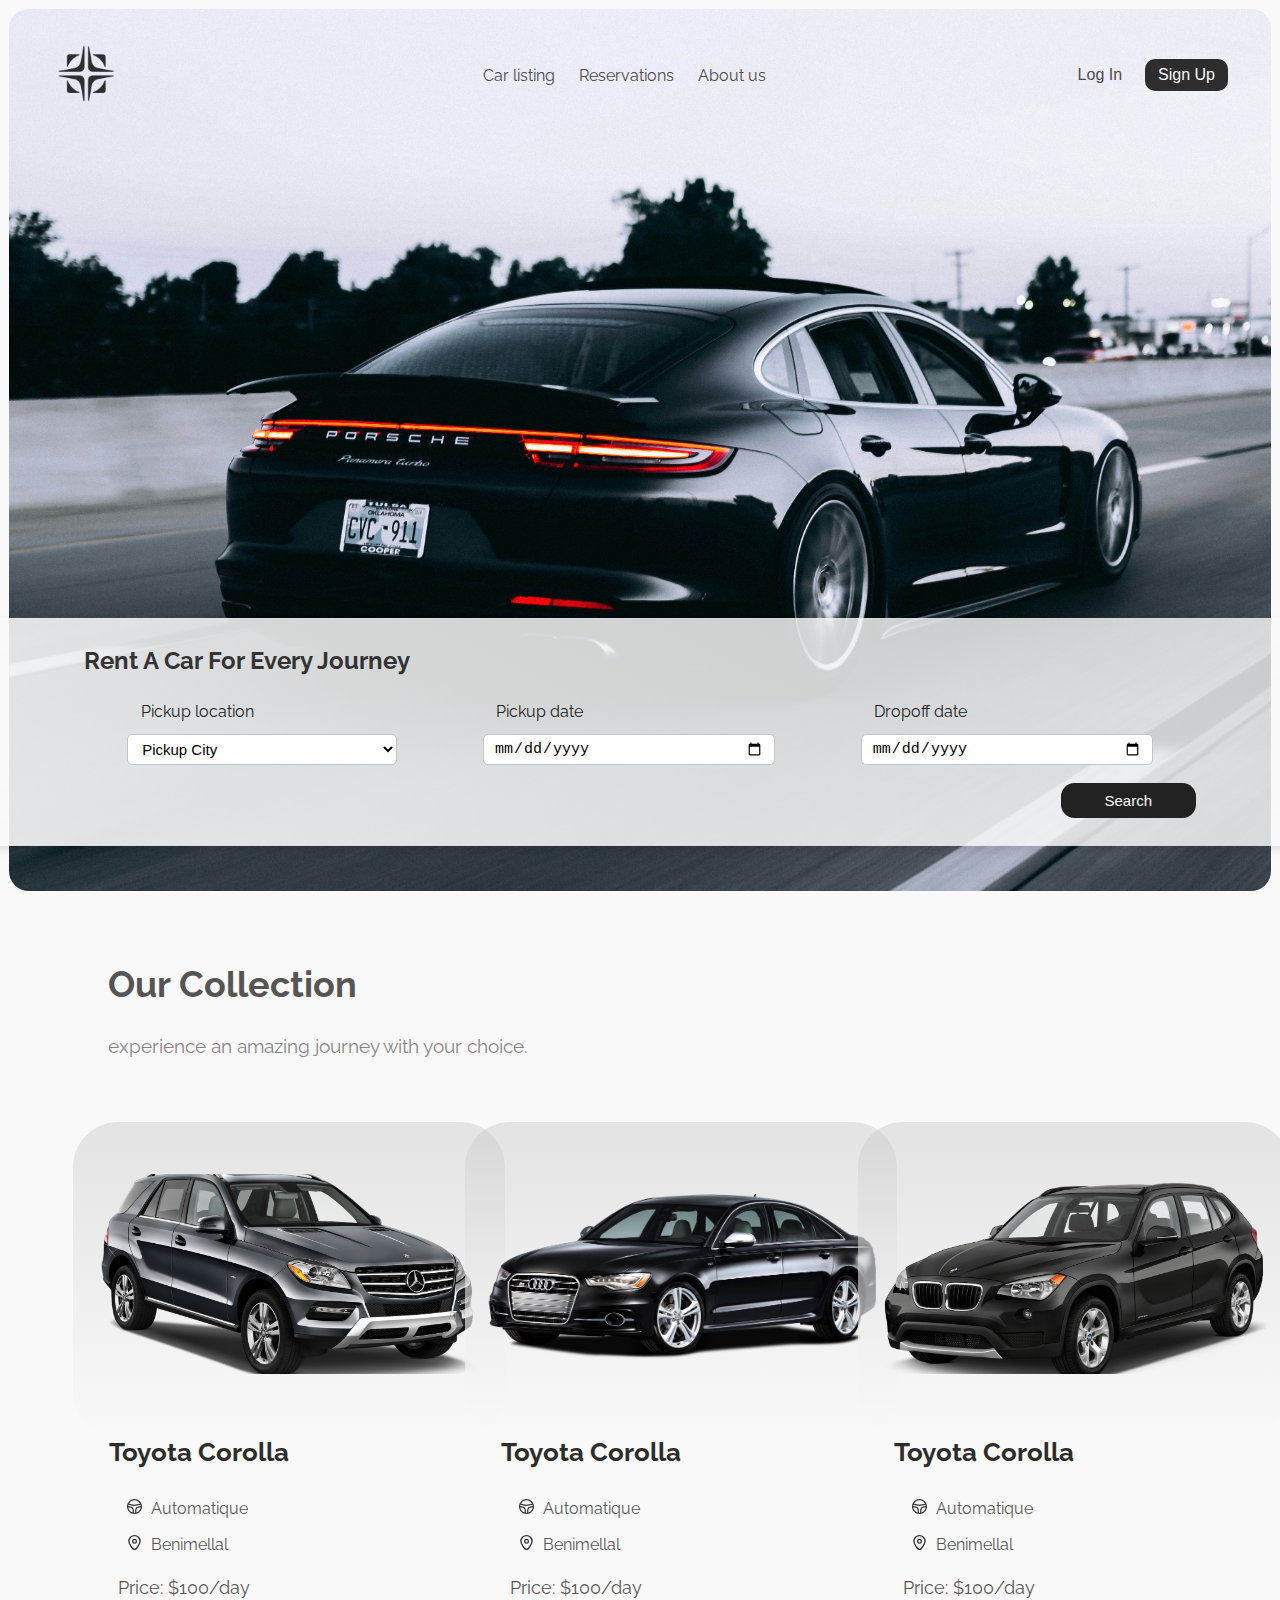
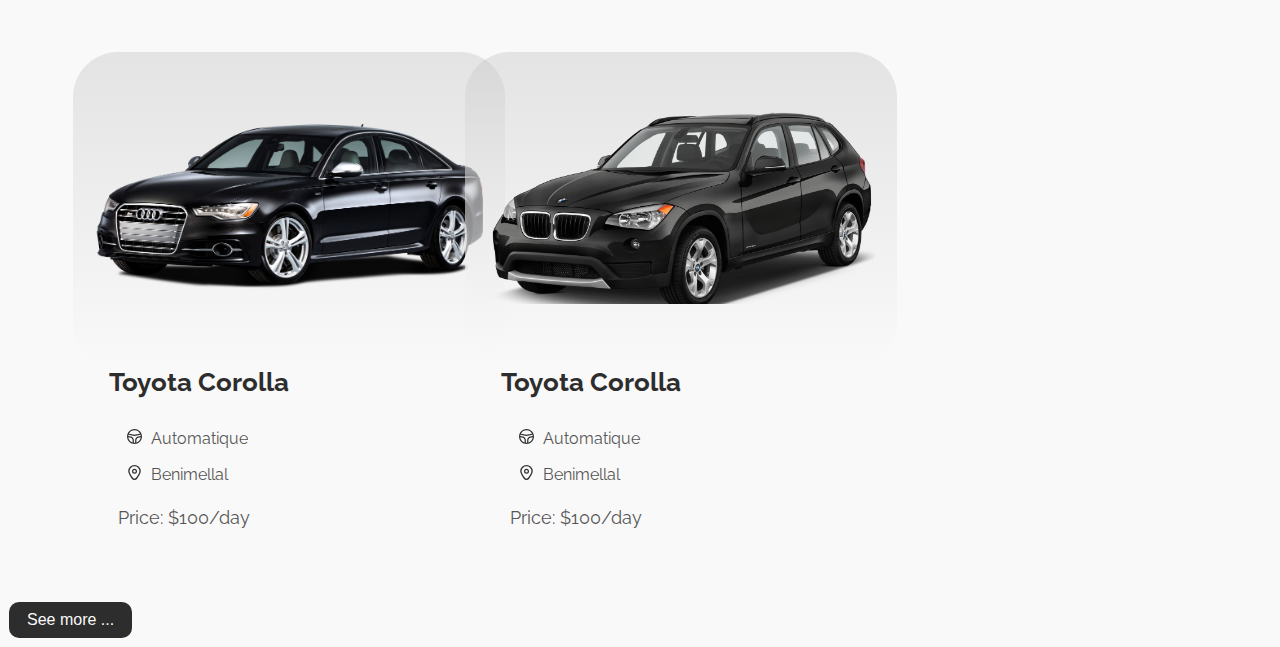
==== index.html @ ae4a071f "add" ====
<!DOCTYPE html>
<html lang="en">
<head>
    <meta charset="UTF-8">
    <meta name="viewport" content="width=device-width, initial-scale=1.0">
    <title>Document</title>
    <link rel="stylesheet" href="css/index.css">
</head>
<body>
    <section class="hero">
        <nav>
            <img src="assets/Picsart_24-02-22_14-56-36-631.png" alt="">
            <ul>
                <li class="elem">Car listing</li>
                <li class="elem">Reservations</li>
                <li class="elem">About us</li>
            </ul>
            <div>
                <button class="log">Log In</button>
                <button class="sign">Sign Up</button>
            </div>
        </nav>
        <div class="content">
            
            <form action="">
                <h1>Rent a car for every journey</h1>
                <div class="form">
                    <div class="input">
                        <p>Pickup location</p>
                        <select placeholder="Enter your location">
                            <option value="default">Pickup City</option>
                        </select>
                    </div>
                    <div class="input">
                        <p>Pickup date</p>
                        <input type="date" placeholder="Enter your location">
                    </div>
                    <div class="input">
                        <p>Dropoff date</p>
                        <input type="date" placeholder="Enter your location">
                    </div>
                </div>
                <input class="Search_btn" type="submit" value="Search">
            </form>
        </div>
    </section>
    <section class="car_listing">
        <div class="text">
            <h2>Our Collection</h1>
            <p>Experience an amazing journey with your choice.</p>
        </div>
        <div class="cars">
            <div class="car">
                <div class="pic">
                    <img src="assets/6-2-car-png-file.png" alt="">
                </div>
                <h2>Toyota Corolla</h2>
                <div class="info">
                    <p><svg xmlns="http://www.w3.org/2000/svg" id="Layer_1" data-name="Layer 1" viewBox="0 0 24 24" width="15" height="15"><path d="M12,0A12,12,0,0,0,0,12v0c.59,15.905,23.416,15.89,24,0v0A12,12,0,0,0,12,0Zm0,2a10.01,10.01,0,0,1,8.878,5.4l-7.049,1.41a9.64,9.64,0,0,1-3.8,0L3.108,7.428A10.01,10.01,0,0,1,12,2ZM9,21.54a10.027,10.027,0,0,1-6.935-8.4l3.9.78a2.994,2.994,0,0,1,2.05,1.515l.624,1.153A3,3,0,0,1,9,18.014Zm6,0V18.014a3,3,0,0,1,.362-1.428l.624-1.154a3,3,0,0,1,2.05-1.514l3.9-.78A10.027,10.027,0,0,1,15,21.54Zm2.644-9.583a4.987,4.987,0,0,0-3.416,2.522L13.6,15.633a5.009,5.009,0,0,0-.6,2.381V21.95a10.126,10.126,0,0,1-2,0V18.014a5.009,5.009,0,0,0-.6-2.381L9.772,14.48a4.985,4.985,0,0,0-3.416-2.523l-4.314-.863a9.82,9.82,0,0,1,.324-1.775l7.272,1.454a11.629,11.629,0,0,0,4.583,0l7.406-1.481a9.845,9.845,0,0,1,.331,1.8Z"/></svg>
                        Automatique</p>
                    <p>
                        <svg xmlns="http://www.w3.org/2000/svg" id="Outline" viewBox="0 0 24 24" width="15" height="15"><path d="M12,6a4,4,0,1,0,4,4A4,4,0,0,0,12,6Zm0,6a2,2,0,1,1,2-2A2,2,0,0,1,12,12Z"/><path d="M12,24a5.271,5.271,0,0,1-4.311-2.2c-3.811-5.257-5.744-9.209-5.744-11.747a10.055,10.055,0,0,1,20.11,0c0,2.538-1.933,6.49-5.744,11.747A5.271,5.271,0,0,1,12,24ZM12,2.181a7.883,7.883,0,0,0-7.874,7.874c0,2.01,1.893,5.727,5.329,10.466a3.145,3.145,0,0,0,5.09,0c3.436-4.739,5.329-8.456,5.329-10.466A7.883,7.883,0,0,0,12,2.181Z"/></svg>
                        Benimellal
                    </p>
                </div>
                <p class="price">Price: $100/day</p>
            </div>
            <div class="car">
                <div class="pic">
                    <img src="assets/11-2-car-picture.png" alt="">
                </div>
                <h2>Toyota Corolla</h2>
                <div class="info">
                    
                    <p><svg xmlns="http://www.w3.org/2000/svg" id="Layer_1" data-name="Layer 1" viewBox="0 0 24 24" width="15" height="15"><path d="M12,0A12,12,0,0,0,0,12v0c.59,15.905,23.416,15.89,24,0v0A12,12,0,0,0,12,0Zm0,2a10.01,10.01,0,0,1,8.878,5.4l-7.049,1.41a9.64,9.64,0,0,1-3.8,0L3.108,7.428A10.01,10.01,0,0,1,12,2ZM9,21.54a10.027,10.027,0,0,1-6.935-8.4l3.9.78a2.994,2.994,0,0,1,2.05,1.515l.624,1.153A3,3,0,0,1,9,18.014Zm6,0V18.014a3,3,0,0,1,.362-1.428l.624-1.154a3,3,0,0,1,2.05-1.514l3.9-.78A10.027,10.027,0,0,1,15,21.54Zm2.644-9.583a4.987,4.987,0,0,0-3.416,2.522L13.6,15.633a5.009,5.009,0,0,0-.6,2.381V21.95a10.126,10.126,0,0,1-2,0V18.014a5.009,5.009,0,0,0-.6-2.381L9.772,14.48a4.985,4.985,0,0,0-3.416-2.523l-4.314-.863a9.82,9.82,0,0,1,.324-1.775l7.272,1.454a11.629,11.629,0,0,0,4.583,0l7.406-1.481a9.845,9.845,0,0,1,.331,1.8Z"/></svg>
                        Automatique</p>
                    <p>
                        <svg xmlns="http://www.w3.org/2000/svg" id="Outline" viewBox="0 0 24 24" width="15" height="15"><path d="M12,6a4,4,0,1,0,4,4A4,4,0,0,0,12,6Zm0,6a2,2,0,1,1,2-2A2,2,0,0,1,12,12Z"/><path d="M12,24a5.271,5.271,0,0,1-4.311-2.2c-3.811-5.257-5.744-9.209-5.744-11.747a10.055,10.055,0,0,1,20.11,0c0,2.538-1.933,6.49-5.744,11.747A5.271,5.271,0,0,1,12,24ZM12,2.181a7.883,7.883,0,0,0-7.874,7.874c0,2.01,1.893,5.727,5.329,10.466a3.145,3.145,0,0,0,5.09,0c3.436-4.739,5.329-8.456,5.329-10.466A7.883,7.883,0,0,0,12,2.181Z"/></svg>
                        Benimellal
                    </p>
                </div>
                <p class="price">Price: $100/day</p>
            </div>
            <div class="car">
                <div class="pic">
                    <img src="assets/4-bmw-png-image-download.png" alt="">
                </div>
                <h2>Toyota Corolla</h2>
                <div class="info">
                    <p><svg xmlns="http://www.w3.org/2000/svg" id="Layer_1" data-name="Layer 1" viewBox="0 0 24 24" width="15" height="15"><path d="M12,0A12,12,0,0,0,0,12v0c.59,15.905,23.416,15.89,24,0v0A12,12,0,0,0,12,0Zm0,2a10.01,10.01,0,0,1,8.878,5.4l-7.049,1.41a9.64,9.64,0,0,1-3.8,0L3.108,7.428A10.01,10.01,0,0,1,12,2ZM9,21.54a10.027,10.027,0,0,1-6.935-8.4l3.9.78a2.994,2.994,0,0,1,2.05,1.515l.624,1.153A3,3,0,0,1,9,18.014Zm6,0V18.014a3,3,0,0,1,.362-1.428l.624-1.154a3,3,0,0,1,2.05-1.514l3.9-.78A10.027,10.027,0,0,1,15,21.54Zm2.644-9.583a4.987,4.987,0,0,0-3.416,2.522L13.6,15.633a5.009,5.009,0,0,0-.6,2.381V21.95a10.126,10.126,0,0,1-2,0V18.014a5.009,5.009,0,0,0-.6-2.381L9.772,14.48a4.985,4.985,0,0,0-3.416-2.523l-4.314-.863a9.82,9.82,0,0,1,.324-1.775l7.272,1.454a11.629,11.629,0,0,0,4.583,0l7.406-1.481a9.845,9.845,0,0,1,.331,1.8Z"/></svg>
                        Automatique</p>
                    <p>
                        <svg xmlns="http://www.w3.org/2000/svg" id="Outline" viewBox="0 0 24 24" width="15" height="15"><path d="M12,6a4,4,0,1,0,4,4A4,4,0,0,0,12,6Zm0,6a2,2,0,1,1,2-2A2,2,0,0,1,12,12Z"/><path d="M12,24a5.271,5.271,0,0,1-4.311-2.2c-3.811-5.257-5.744-9.209-5.744-11.747a10.055,10.055,0,0,1,20.11,0c0,2.538-1.933,6.49-5.744,11.747A5.271,5.271,0,0,1,12,24ZM12,2.181a7.883,7.883,0,0,0-7.874,7.874c0,2.01,1.893,5.727,5.329,10.466a3.145,3.145,0,0,0,5.09,0c3.436-4.739,5.329-8.456,5.329-10.466A7.883,7.883,0,0,0,12,2.181Z"/></svg>
                        Benimellal
                    </p>
                </div>
                <p class="price">Price: $100/day</p>
            </div>
            <div class="car">
                <div class="pic">
                    <img src="assets/11-2-car-picture.png" alt="">
                </div>
                <h2>Toyota Corolla</h2>
                <div class="info">
                    <p><svg xmlns="http://www.w3.org/2000/svg" id="Layer_1" data-name="Layer 1" viewBox="0 0 24 24" width="15" height="15"><path d="M12,0A12,12,0,0,0,0,12v0c.59,15.905,23.416,15.89,24,0v0A12,12,0,0,0,12,0Zm0,2a10.01,10.01,0,0,1,8.878,5.4l-7.049,1.41a9.64,9.64,0,0,1-3.8,0L3.108,7.428A10.01,10.01,0,0,1,12,2ZM9,21.54a10.027,10.027,0,0,1-6.935-8.4l3.9.78a2.994,2.994,0,0,1,2.05,1.515l.624,1.153A3,3,0,0,1,9,18.014Zm6,0V18.014a3,3,0,0,1,.362-1.428l.624-1.154a3,3,0,0,1,2.05-1.514l3.9-.78A10.027,10.027,0,0,1,15,21.54Zm2.644-9.583a4.987,4.987,0,0,0-3.416,2.522L13.6,15.633a5.009,5.009,0,0,0-.6,2.381V21.95a10.126,10.126,0,0,1-2,0V18.014a5.009,5.009,0,0,0-.6-2.381L9.772,14.48a4.985,4.985,0,0,0-3.416-2.523l-4.314-.863a9.82,9.82,0,0,1,.324-1.775l7.272,1.454a11.629,11.629,0,0,0,4.583,0l7.406-1.481a9.845,9.845,0,0,1,.331,1.8Z"/></svg>
                        Automatique</p>
                    <p>
                        <svg xmlns="http://www.w3.org/2000/svg" id="Outline" viewBox="0 0 24 24" width="15" height="15"><path d="M12,6a4,4,0,1,0,4,4A4,4,0,0,0,12,6Zm0,6a2,2,0,1,1,2-2A2,2,0,0,1,12,12Z"/><path d="M12,24a5.271,5.271,0,0,1-4.311-2.2c-3.811-5.257-5.744-9.209-5.744-11.747a10.055,10.055,0,0,1,20.11,0c0,2.538-1.933,6.49-5.744,11.747A5.271,5.271,0,0,1,12,24ZM12,2.181a7.883,7.883,0,0,0-7.874,7.874c0,2.01,1.893,5.727,5.329,10.466a3.145,3.145,0,0,0,5.09,0c3.436-4.739,5.329-8.456,5.329-10.466A7.883,7.883,0,0,0,12,2.181Z"/></svg>
                        Benimellal
                    </p>
                </div>
                <p class="price">Price: $100/day</p>
            </div>
            <div class="car">
                <div class="pic">
                    <img src="assets/4-bmw-png-image-download.png" alt="">
                </div>
                <h2>Toyota Corolla</h2>
                <div class="info">
                    <p><svg xmlns="http://www.w3.org/2000/svg" id="Layer_1" data-name="Layer 1" viewBox="0 0 24 24" width="15" height="15"><path d="M12,0A12,12,0,0,0,0,12v0c.59,15.905,23.416,15.89,24,0v0A12,12,0,0,0,12,0Zm0,2a10.01,10.01,0,0,1,8.878,5.4l-7.049,1.41a9.64,9.64,0,0,1-3.8,0L3.108,7.428A10.01,10.01,0,0,1,12,2ZM9,21.54a10.027,10.027,0,0,1-6.935-8.4l3.9.78a2.994,2.994,0,0,1,2.05,1.515l.624,1.153A3,3,0,0,1,9,18.014Zm6,0V18.014a3,3,0,0,1,.362-1.428l.624-1.154a3,3,0,0,1,2.05-1.514l3.9-.78A10.027,10.027,0,0,1,15,21.54Zm2.644-9.583a4.987,4.987,0,0,0-3.416,2.522L13.6,15.633a5.009,5.009,0,0,0-.6,2.381V21.95a10.126,10.126,0,0,1-2,0V18.014a5.009,5.009,0,0,0-.6-2.381L9.772,14.48a4.985,4.985,0,0,0-3.416-2.523l-4.314-.863a9.82,9.82,0,0,1,.324-1.775l7.272,1.454a11.629,11.629,0,0,0,4.583,0l7.406-1.481a9.845,9.845,0,0,1,.331,1.8Z"/></svg>
                        Automatique</p>
                    <p>
                        <svg xmlns="http://www.w3.org/2000/svg" id="Outline" viewBox="0 0 24 24" width="15" height="15"><path d="M12,6a4,4,0,1,0,4,4A4,4,0,0,0,12,6Zm0,6a2,2,0,1,1,2-2A2,2,0,0,1,12,12Z"/><path d="M12,24a5.271,5.271,0,0,1-4.311-2.2c-3.811-5.257-5.744-9.209-5.744-11.747a10.055,10.055,0,0,1,20.11,0c0,2.538-1.933,6.49-5.744,11.747A5.271,5.271,0,0,1,12,24ZM12,2.181a7.883,7.883,0,0,0-7.874,7.874c0,2.01,1.893,5.727,5.329,10.466a3.145,3.145,0,0,0,5.09,0c3.436-4.739,5.329-8.456,5.329-10.466A7.883,7.883,0,0,0,12,2.181Z"/></svg>
                        Benimellal
                    </p>
                </div>
                <p class="price">Price: $100/day</p>
            </div>
        </div>
        <button class="more">See more ...</button>
    </section>
</body>
</html>
---- css/index.css ----
@import url('https://fonts.googleapis.com/css2?family=Caveat:wght@700&family=Lora:wght@500&family=Raleway:wght@500&display=swap');
body {
    margin: 1vh;
    padding: 0;
    background-color: #f9f9f9;
    font-family: 'Raleway', sans-serif;
}
.hero{
    background-image: url("../assets/campbell-3ZUsNJhi_Ik-unsplash.jpg");
    background-repeat: no-repeat;
    background-size: cover;
    height: 98vh;
    border-radius: 20px;
    display: flex;
    justify-content: space-between;
    flex-direction: column;
}
nav {
    display: flex;
    justify-content: space-between;
    align-items: center;
    background-color: transparent;
    margin: 0 20px;
    font-family: 'Raleway', sans-serif;
    color: #4b4a4a;
    padding: 4vh 2vh;
}



nav ul {
    list-style: none;
    margin: 0;
    padding: 0;
    margin-left: 7vh;
}

nav ul li {
    display: inline-block;
    margin-right: 10px;
    margin-left: 10px;
    font-size: 1rem;
    cursor: pointer;
    
}
nav ul li:hover {
    font-size: 1.2rem;
    color: #222222;
    font-weight:500;
}
nav div {
    display: flex;
    align-items: center;
}

.log, .sign {
    margin-right: 5px;
    margin-left: 5px;
    font-size: 1rem;
}

.log {
    background: transparent;
	border-radius: 13px;
    box-sizing: border-box;
	cursor: pointer;
	padding: 8px 13px;
    border: none;
    color: #4b4a4a;
}
.sign, .more {
	background: #2e2d2d;
	border-radius: 10px;
    box-sizing: border-box;
    color: #f9f9f9;
	cursor: pointer;
	padding: 7px 13px;
    border: none;
}
.log:hover {
    opacity: 0.9;
}
.sign:hover {
    opacity: 0.9;
}

.content{
    display: flex;
    flex-direction: column;
    justify-content: space-between;
    align-items: center;
    font-family: 'Raleway', sans-serif;
    color: #f9f9f9;
}

form {
    display: flex;
    border: transparent 1px solid;
    background-color: #f9f9f9;
    border-radius: 15px;
    padding: 3vh 15vh;
    margin-bottom: 5vh;
    margin-top: 0vh;
    flex-direction: column;
    color: #222222;
    background: linear-gradient(25deg, rgba(249, 249, 249, 0.9), rgba(249, 249, 249, 0.8));
    box-shadow: 0 4px 8px rgba(0, 0, 0, 0.1); /* Apply a subtle box shadow */
}

.form{
    display: flex;
    flex-direction: row;
    align-items: center;
    font-family: 'Raleway', sans-serif;
    color: #f9f9f9;
    margin: 0;
    justify-content: space-around;

}
.content h1 {
    font-size: 1.5rem;
    padding-right: 75vh;
    font-weight: bolder;
    font-family: 'Raleway', sans-serif;
    text-transform: capitalize;
    margin-top: 0px;
    margin-bottom: 0px;
    opacity: 0.9;
}

.hero nav img {
    width: 60px;
    height: 60px;
    border-radius: 50%;
    margin-right: 10px;
    margin-left: 10px;
    opacity: 0.8;
    cursor: pointer;
}


input, select {
   border: 1px solid #c4c4c4;
   border-radius: 5px;
   background-color: #fff;
   padding: 5px 10px;
   font-size: 15px;
   width: 30vh;
}


.Search_btn{
    background-color: #222222;
    color: #f9f9f9;
    border-radius: 1.5vh;
    padding: 1vh 2vh;
    font-size: 15px;
    cursor: pointer;
    width: 15vh;
    margin-left: 108.5vh;
    margin-top: 2vh;
    margin-bottom: 0vh;
    border: none;
}

.Search_btn:hover {
    opacity: 0.9;
}

.input p {
    color: #222222;
    margin: 1.5vh;
    margin-top: 3vh;
}

.input{
    margin: 0 1vh;
}
.text {
    font-size: 1.5rem;
    margin: 5vh 11vh;
    color: #2e2d2d;
    font-family: 'Raleway', sans-serif;
    text-transform: capitalize;
    opacity: 0.8;
    margin-top: 8vh;
}
.text p{
    margin: 0;
    padding: 0;
    margin-bottom: 1vh;
    font-size: 1.2rem;
    opacity: 0.7;
    text-transform: lowercase;
}

.cars {
    display: grid;
    grid-template-columns: repeat(auto-fit, minmax(300px, 1fr));
    gap: 5px;
    margin: 5vh 5vh;
}

.car {
    padding: 20px 10px;
    width : 50vh;
    text-align: left;
    border-radius: 2vh;
    color: #2e2d2d;
}

.car img {
    width: 90%;
    max-height: 200px;
    margin-bottom: 10px;
    object-fit: cover;
}

.car h2 {
    font-size: 1.6rem;
    margin-bottom: 5px;
    margin: 0 5vh;
}

.price {
    font-size: 1.1rem;
    margin-bottom: 10px;
    margin: 1vh 6vh;
    opacity: 0.8;
}

.car button {
    background-color: #4CAF50;
    color: white;
    border: none;
    padding: 10px 20px;
    text-align: center;
    text-decoration: none;
    display: inline-block;
    font-size: 16px;
    cursor: pointer;
}

.pic {
    display: flex;
    justify-content: center;
    align-items: center;
    width: 48vh;
    height: 35vh;
    border-radius: 5vh;
    margin: 0 auto; /* Add this line to center the div horizontally */
    background: linear-gradient(180deg, rgba(196, 195, 195, 0.4), rgba(249, 249, 249, 0.8));
}

.more{
    font-size: 1rem;
    text-align: center;
    padding: 1vh 2vh;
}

.info{
    text-align: left;
    line-height: 0.1;
    margin: 3vh 7vh;
    opacity: 0.8;
}

.info p svg {
    margin-right: 5px;
    margin-top: 5px;
}
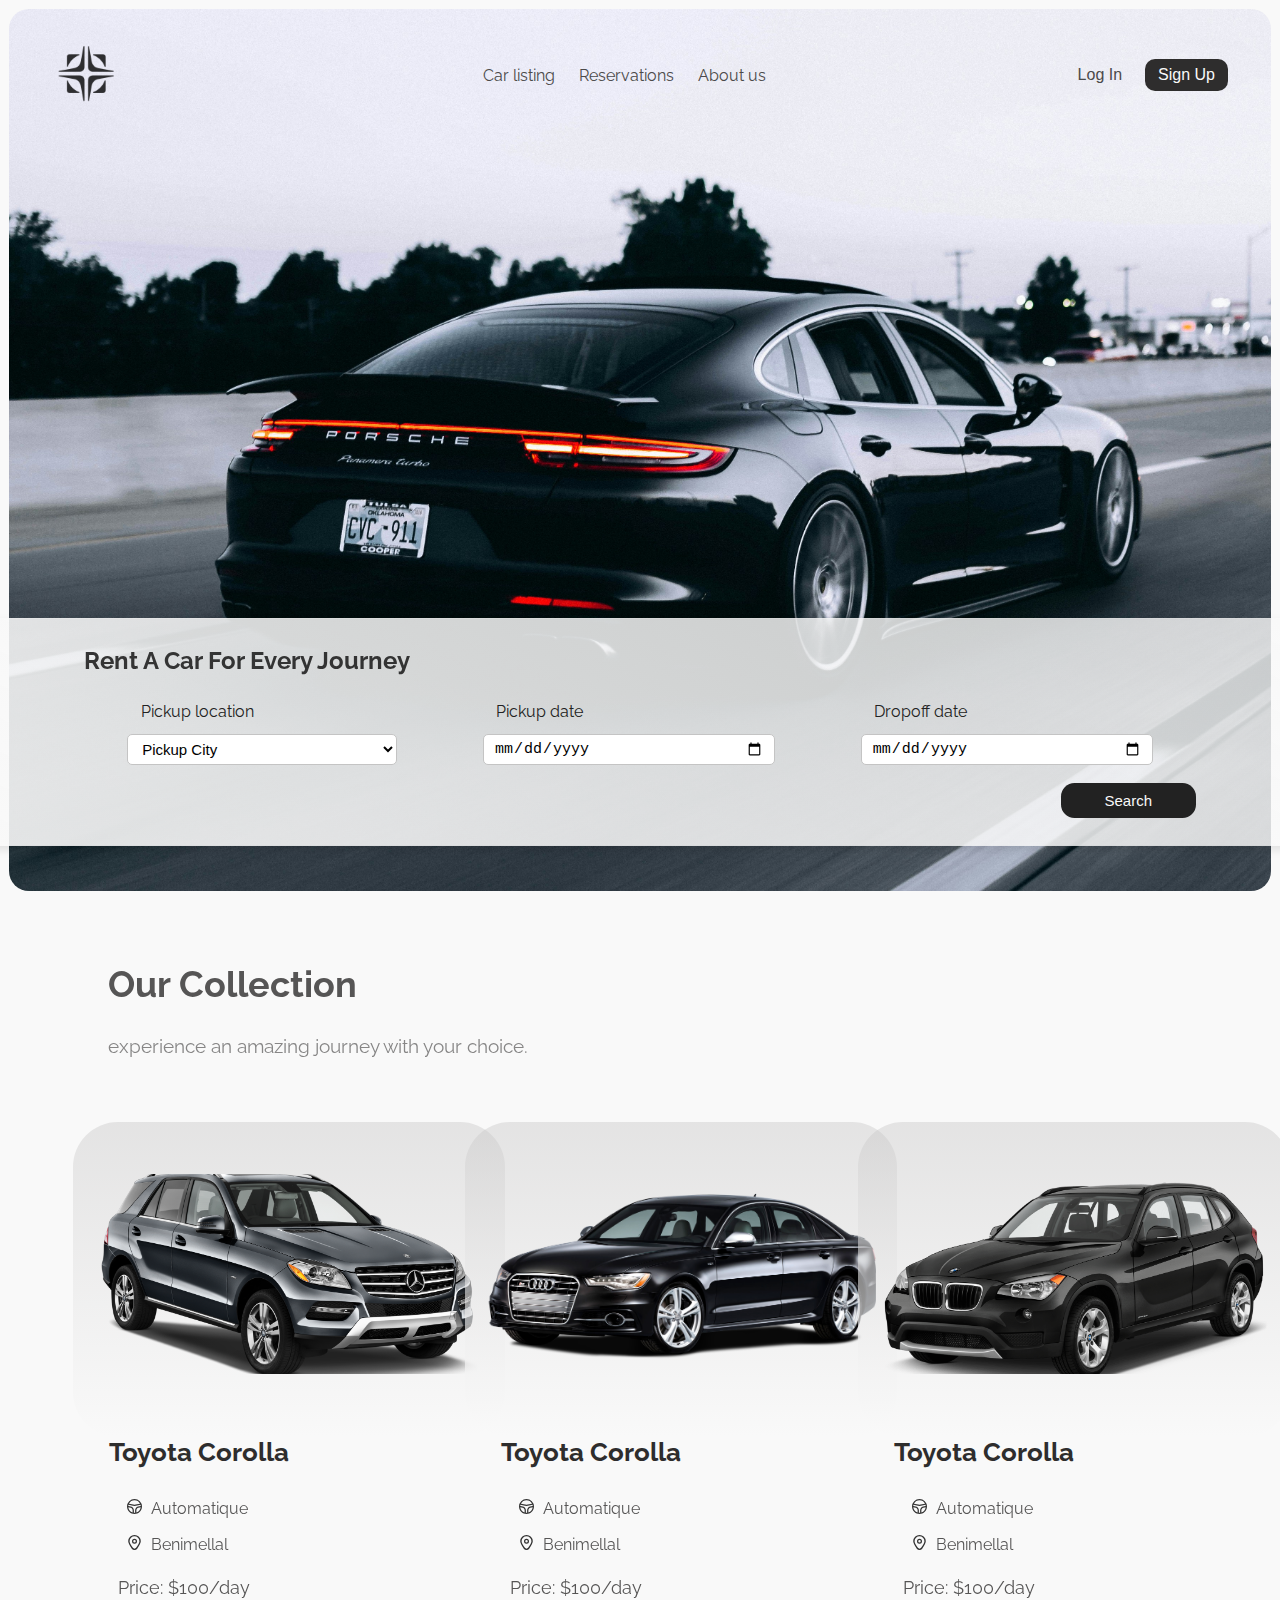
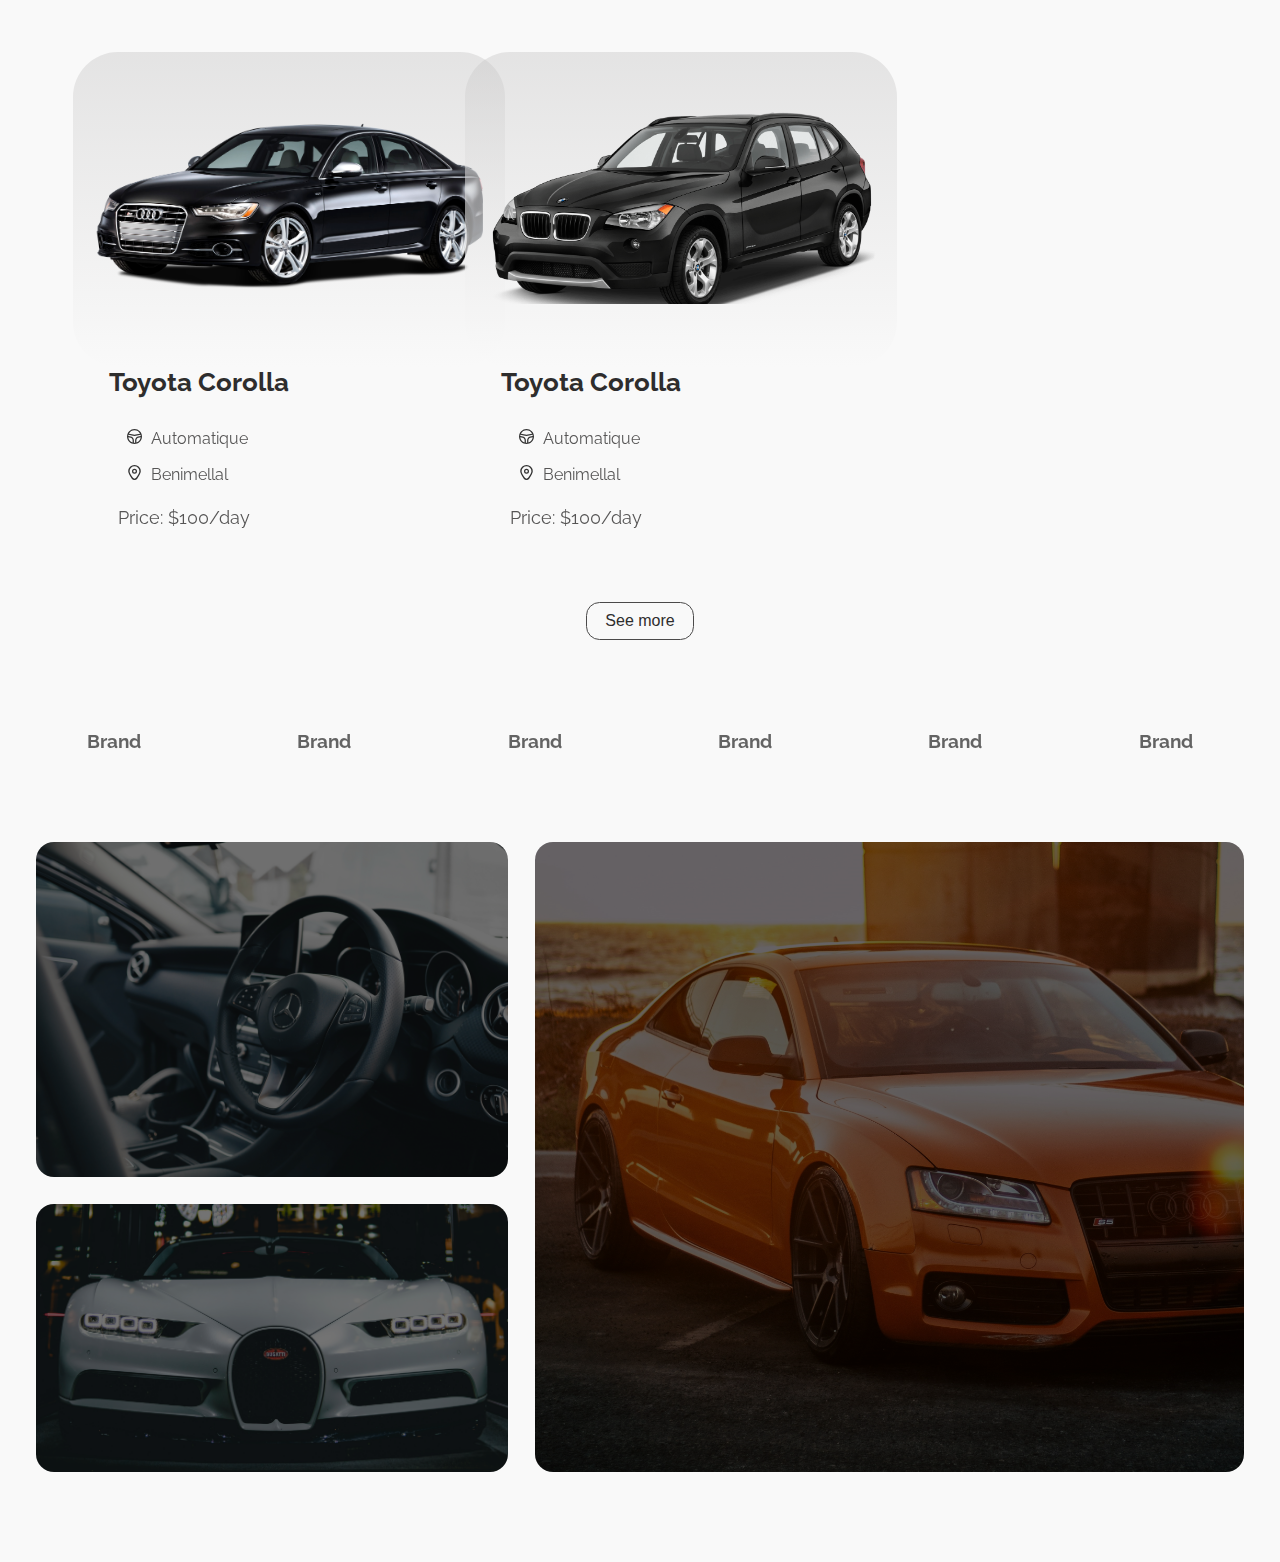
==== commit ba7ceacc: "add" ====
--- a/index.html
+++ b/index.html
@@ -127,7 +127,27 @@
                 <p class="price">Price: $100/day</p>
             </div>
         </div>
-        <button class="more">See more ...</button>
+        <div class="more_div">
+            <button class="more">See more</button>
+        </div>
     </section>
+    <section class="brands">
+        <div>Brand</div>
+        <div>Brand</div>
+        <div>Brand</div>
+        <div>Brand</div>
+        <div>Brand</div>
+        <div>Brand</div>
+    </section>
+    <section class="infos">
+        <div class="info_1">
+            <div class="info_1_1"></div>
+            <div class="info_1_2"></div>
+        </div>
+        <div class="info_2"></div>
+    </section>
+    <footer>
+        
+    </footer>
 </body>
 </html>--- a/css/index.css
+++ b/css/index.css
@@ -256,6 +256,26 @@
     font-size: 1rem;
     text-align: center;
     padding: 1vh 2vh;
+    color: #2e2d2d;
+    background-color: #f9f9f9;
+    border: #4b4a4a 0.2px solid;
+    border-radius: 1.5vh;
+}
+
+.more:hover{
+    font-size: 1rem;
+    text-align: center;
+    padding: 1vh 2vh;
+    color: #f9f9f9;
+    background-color: #2e2d2d;
+    border: #4b4a4a 0.2px solid;
+    border-radius: 1.5vh;
+}
+
+.more_div{
+    display: flex;
+    justify-content: center;
+    align-items: center;
 }
 
 .info{
@@ -268,4 +288,53 @@
 .info p svg {
     margin-right: 5px;
     margin-top: 5px;
+}
+
+.infos{
+    margin: 10vh 3vh;
+    display: flex;
+    width: auto;
+    height: 70vh;
+    gap: 3vh;
+}
+
+.info_1{
+    flex: 1;
+    display: flex;
+    flex-direction: column;
+    gap: 3vh;
+}
+
+.info_1_1{
+    flex: 1;
+    background-image: url(../assets/oliur-ovrOPhu8vSw-unsplash.jpg);
+    background-size: cover;
+    border-radius: 2vh;
+    filter: brightness(45%)
+}
+.info_1_2{
+    flex: 0.8;
+    background-image: url(../assets/david-leveque-esvWH-owWug-unsplash.jpg);
+    background-size: cover;
+    background-repeat: no-repeat;
+    border-radius: 2vh;
+    filter: brightness(45%)
+}
+.info_2{
+    flex: 1.5;
+    background-size: cover;
+    border-radius: 2vh;
+    background-repeat: no-repeat;
+    background-image: url(../assets/dhiva-krishna-GRV4ypBKgxE-unsplash.jpg);
+    filter: brightness(40%);
+}
+
+.brands{
+    margin-top: 10vh;
+    display: flex;
+    flex-direction: row;
+    justify-content: space-around;
+    font-size: 1.2rem;
+    font-weight: bolder;
+    opacity: 0.6;
 }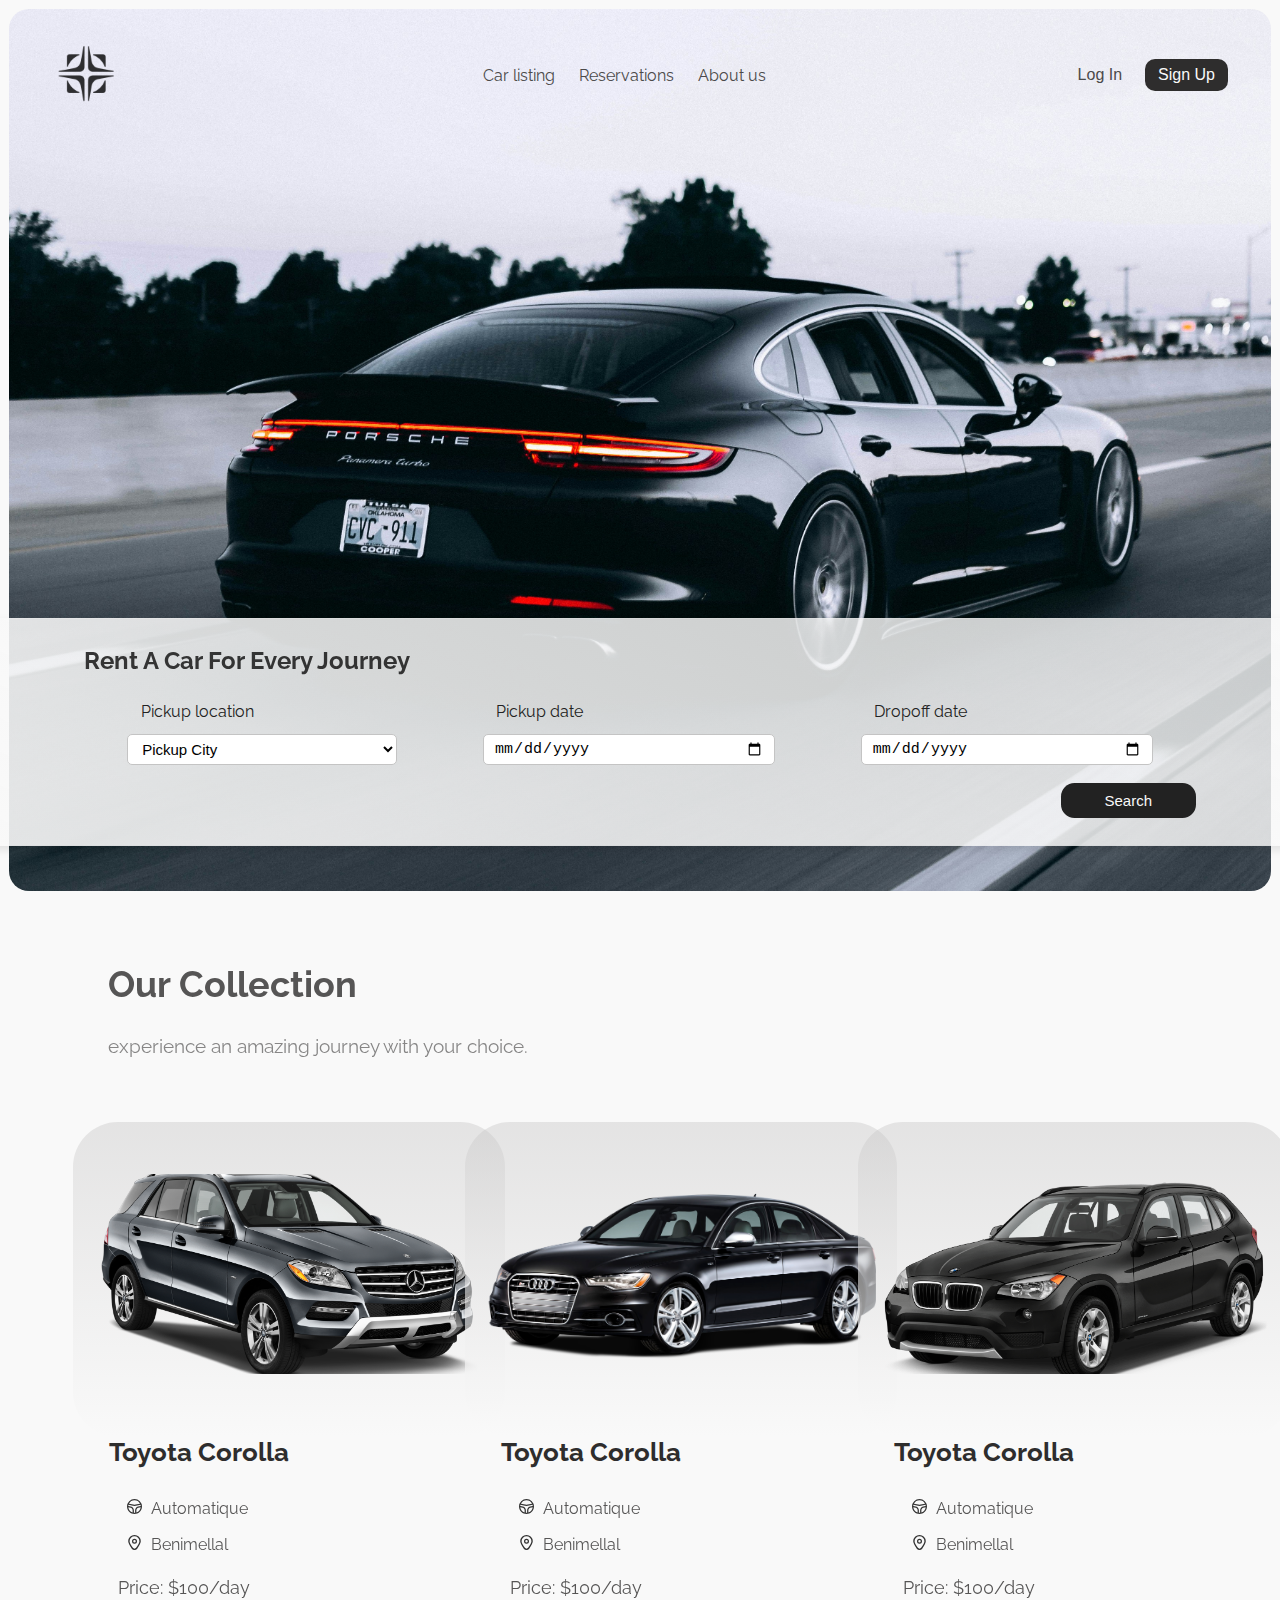
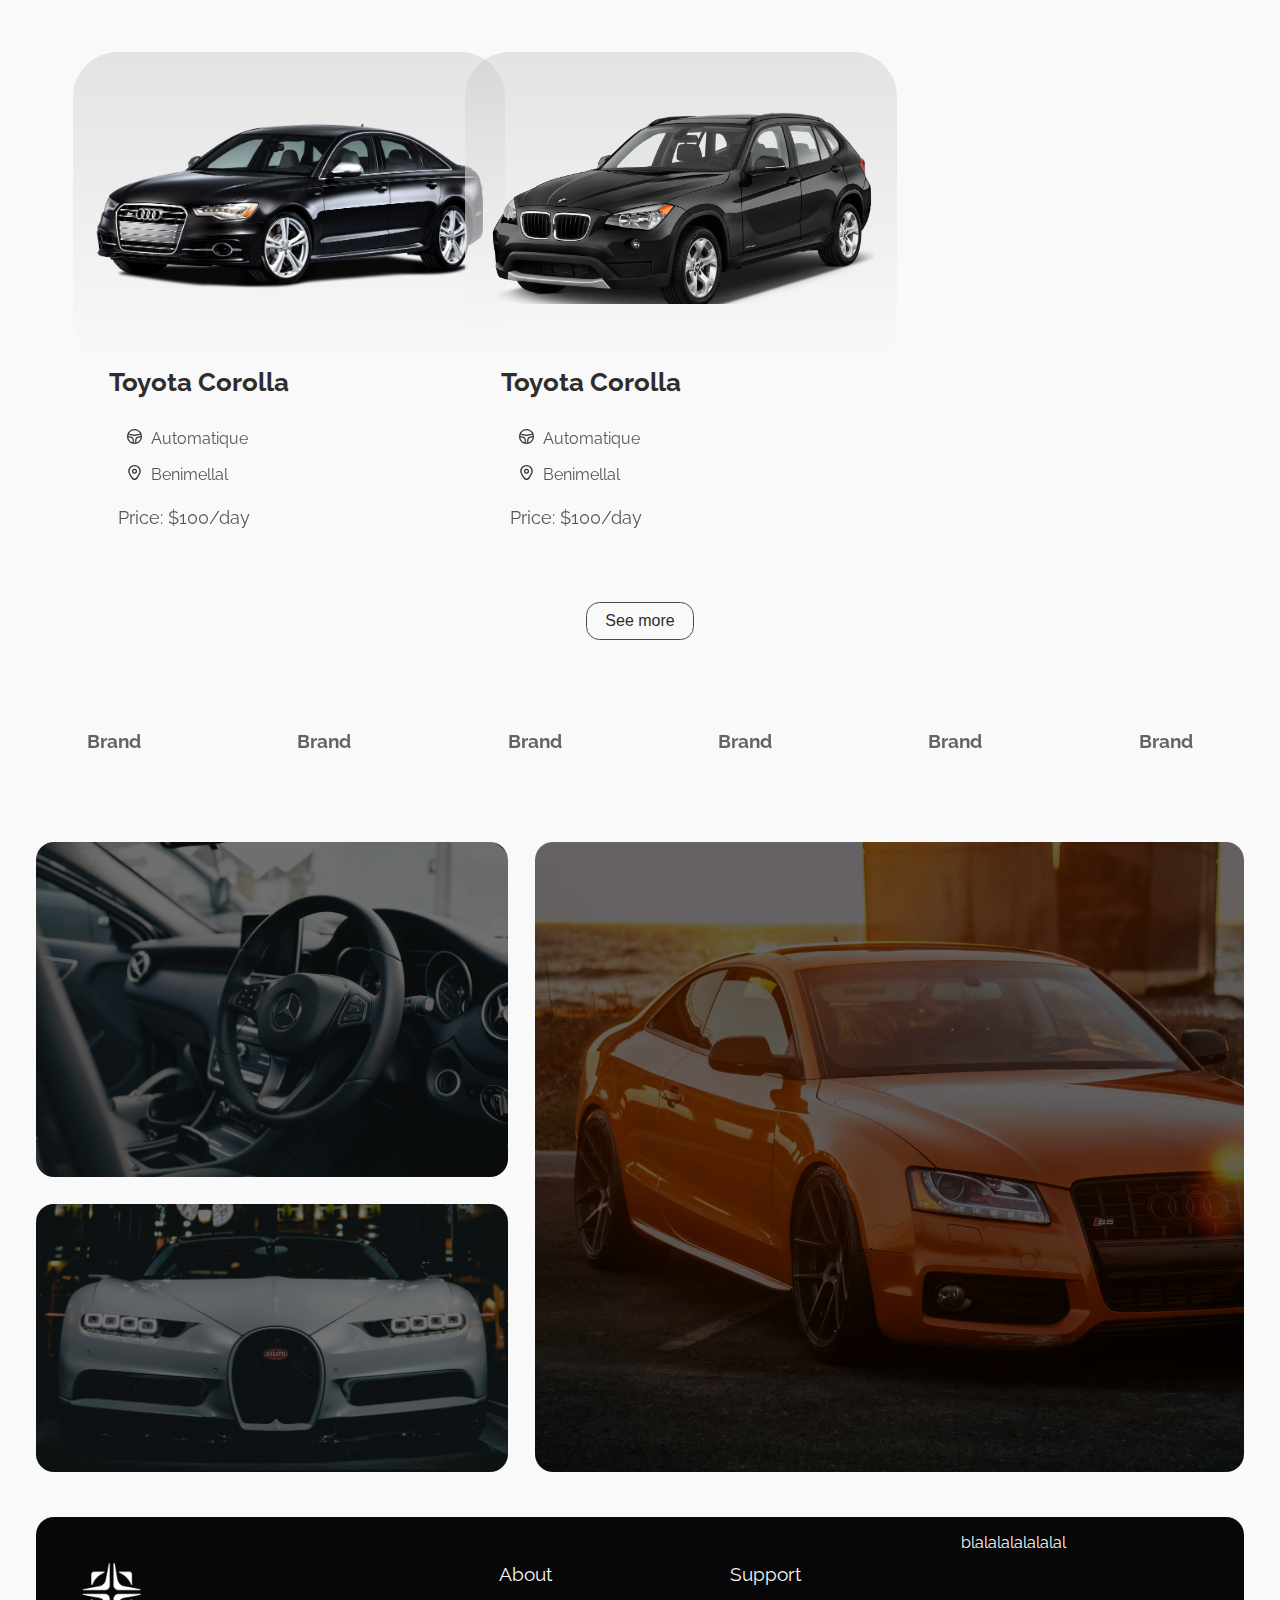
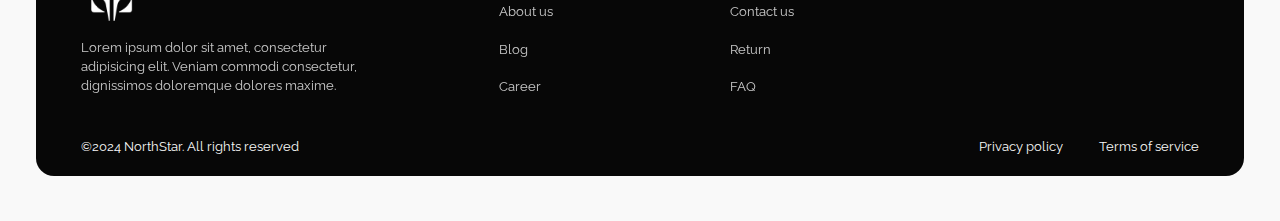
==== commit 06ec6b8f: "add" ====
--- a/index.html
+++ b/index.html
@@ -147,7 +147,38 @@
         <div class="info_2"></div>
     </section>
     <footer>
-        
+        <div class="footer_1">
+            <div class="footer_1_1">
+                <img src="assets/output-onlinepngtools.png">
+                <p>Lorem ipsum dolor sit amet, consectetur adipisicing elit. Veniam commodi consectetur, dignissimos doloremque dolores maxime.</p>
+            </div>
+            <div class="footer_1_2">
+                <p class="tt">About</p>
+                <div>
+                    <p>About us</p>
+                    <p>Blog</p>
+                    <p>Career</p>
+                </div>
+            </div>
+            <div class="footer_1_2">
+                <p class="tt">Support</p>
+                <div>
+                    <p>Contact us</p>
+                    <p>Return</p>
+                    <p>FAQ</p>
+                </div>
+            </div>
+            <div class="footer_1_4">
+                <p>blalalalalalalal</p>
+            </div>
+        </div>
+        <div class="footer_2">
+            <p>©2024 NorthStar. All rights reserved</p>
+            <div>
+                <p>Privacy policy</p>
+                <p>Terms of service</p>
+            </div>
+        </div>
     </footer>
 </body>
 </html>--- a/css/index.css
+++ b/css/index.css
@@ -4,6 +4,7 @@
     padding: 0;
     background-color: #f9f9f9;
     font-family: 'Raleway', sans-serif;
+    cursor: url(../assets/supercars-mercedes-benz-g-500-pack.png), auto;
 }
 .hero{
     background-image: url("../assets/campbell-3ZUsNJhi_Ik-unsplash.jpg");
@@ -291,7 +292,7 @@
 }
 
 .infos{
-    margin: 10vh 3vh;
+    margin: 5vh 3vh;
     display: flex;
     width: auto;
     height: 70vh;
@@ -331,10 +332,87 @@
 
 .brands{
     margin-top: 10vh;
+    margin-bottom: 10vh;
     display: flex;
     flex-direction: row;
     justify-content: space-around;
     font-size: 1.2rem;
     font-weight: bolder;
     opacity: 0.6;
+}
+
+footer{
+    border-radius: 2vh;
+    background-color: #070707;
+    display: flex;
+    color: #f9f9f9;
+    flex-direction: column;
+    margin: 5vh 3vh;
+}
+.footer_1{
+    display: flex;
+    gap: 10vh;
+}
+.footer_2 {
+    display: flex;
+    flex-direction: row;
+    justify-content: space-between;
+    font-size: 0.8rem;
+    margin: 1vh 5vh;
+}
+
+.footer_2 div {
+    display: flex;
+    flex-direction: row;
+    justify-self: flex-end;
+    gap: 4vh;
+    cursor: pointer;
+}
+
+.footer_1_1 {
+    display: flex;
+    flex-direction: column;
+    margin: 5vh 5vh;
+    margin-bottom: 1vh;
+    flex: 0.5;
+    font-size: 0.8rem;
+    line-height: 1.5;
+}
+
+.footer_1_1 p {
+    opacity: 0.8;
+}
+
+.footer_1_2{
+    flex: 0.25;
+    margin-top: 3vh;
+}
+.footer_1_2 div {
+    display: flex;
+    flex-direction: column;
+    gap: 0vh;
+    cursor: pointer;
+}
+.footer_1_2 div p {
+    margin: 0;
+    padding: 0;
+    margin-bottom: 2.5vh;
+    font-size: 0.8rem;
+    opacity: 0.8;
+}
+.tt {
+    font-size: 1.2rem;
+}
+
+.footer_1_3{
+    flex: 0.25;
+}
+
+.footer_1_4{
+    flex: 0.5;
+}
+
+.footer_1_1 img {
+    width: 7vh;
+    height: 7vh;
 }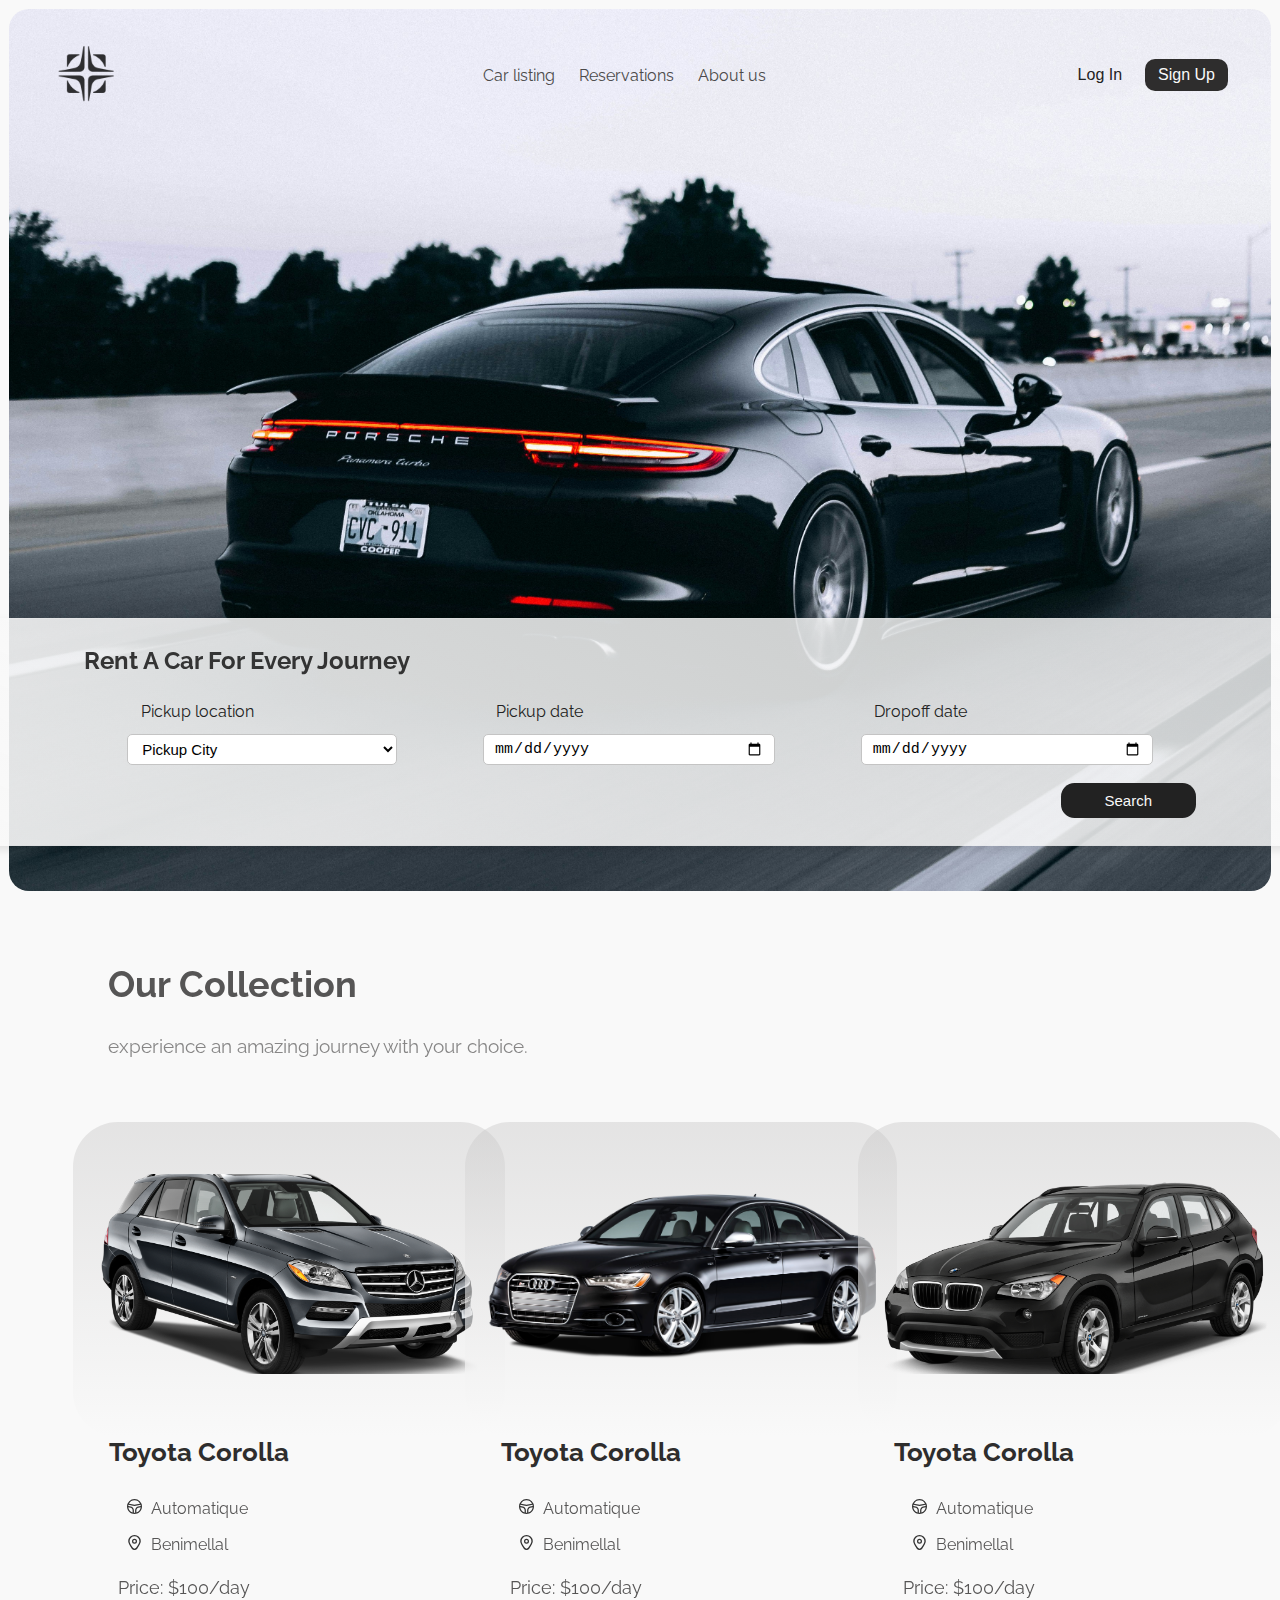
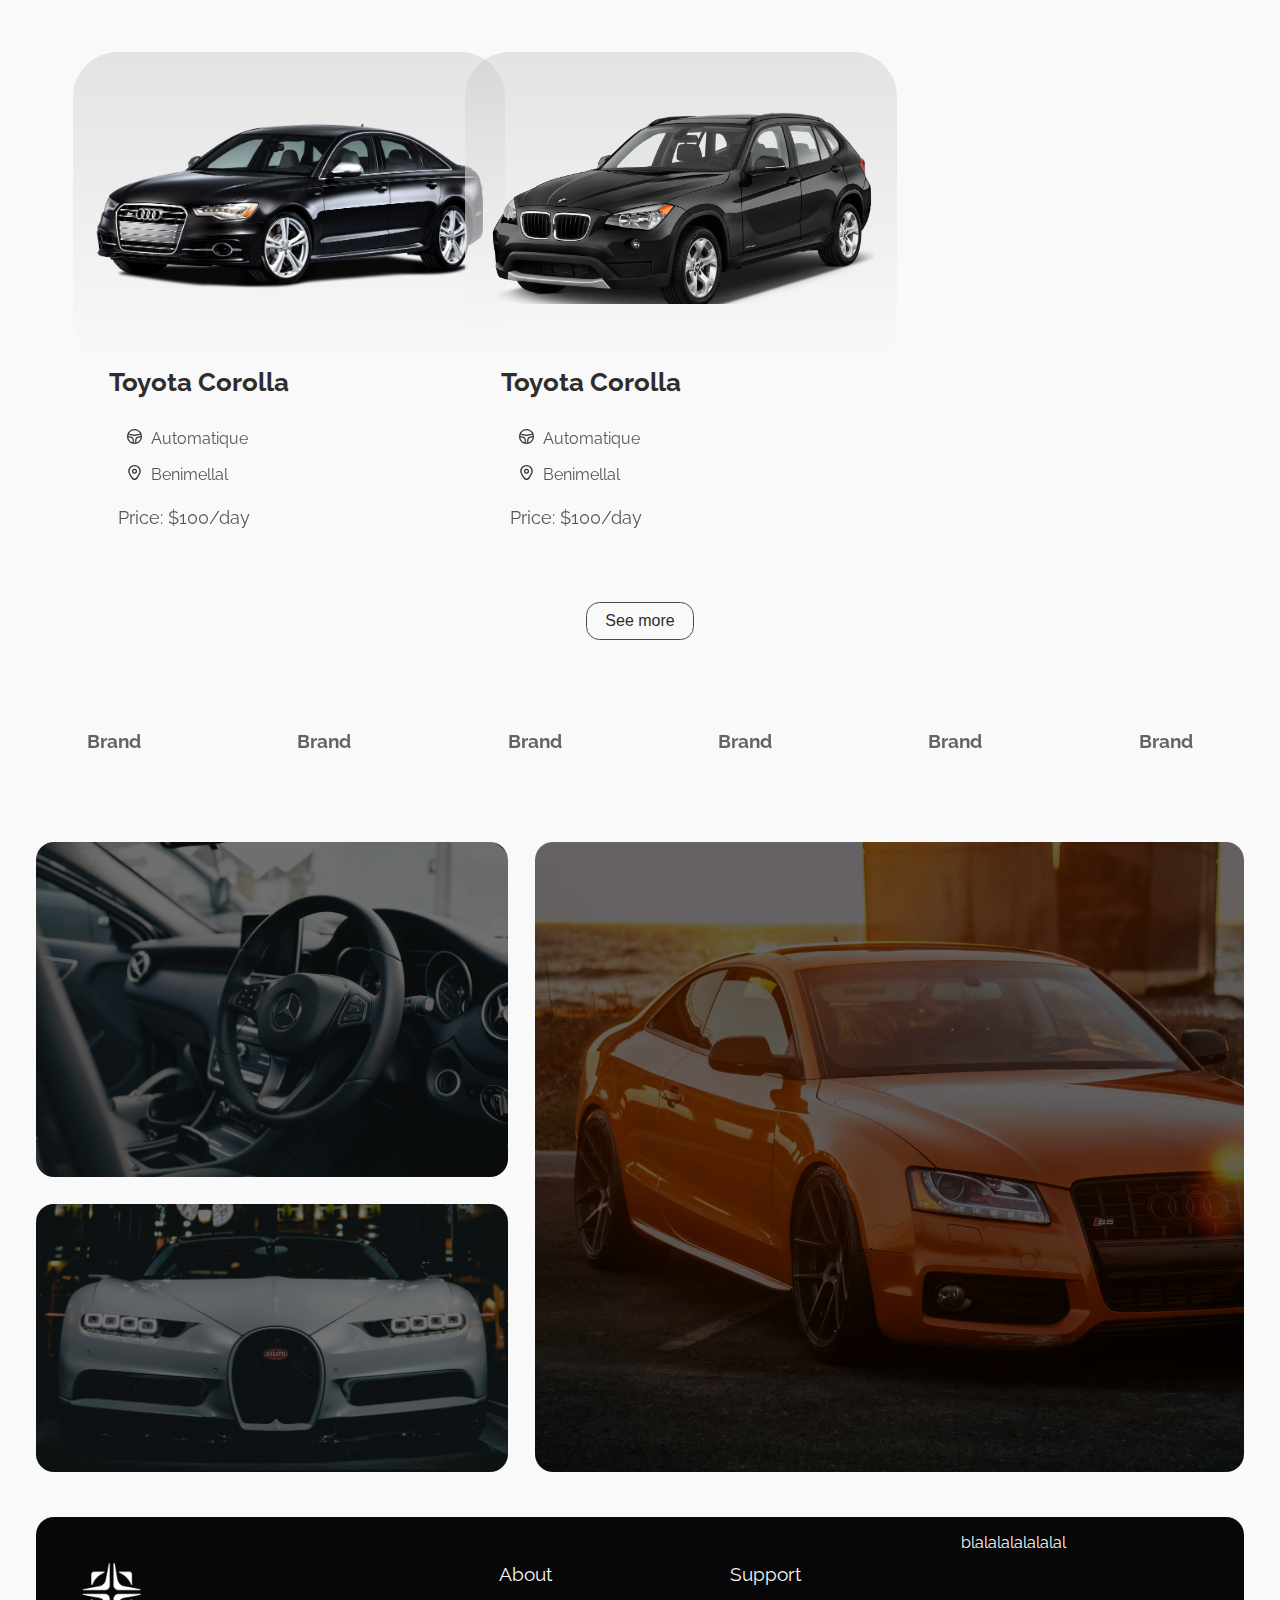
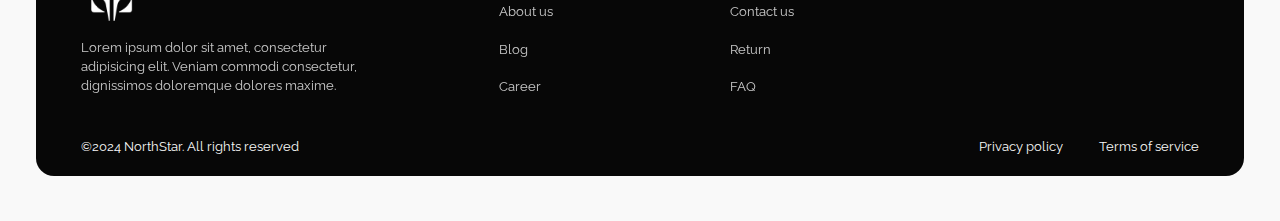
==== commit e6a04729: "add" ====
--- a/index.html
+++ b/index.html
@@ -16,7 +16,7 @@
                 <li class="elem">About us</li>
             </ul>
             <div>
-                <button class="log">Log In</button>
+                <button class="log"><a href="login.html">Log In</a></button>
                 <button class="sign">Sign Up</button>
             </div>
         </nav>
--- a/css/index.css
+++ b/css/index.css
@@ -4,7 +4,6 @@
     padding: 0;
     background-color: #f9f9f9;
     font-family: 'Raleway', sans-serif;
-    cursor: url(../assets/supercars-mercedes-benz-g-500-pack.png), auto;
 }
 .hero{
     background-image: url("../assets/campbell-3ZUsNJhi_Ik-unsplash.jpg");
@@ -59,7 +58,10 @@
     margin-left: 5px;
     font-size: 1rem;
 }
-
+.log a {
+    color: #222222;
+    text-decoration: none;
+}
 .log {
     background: transparent;
 	border-radius: 13px;
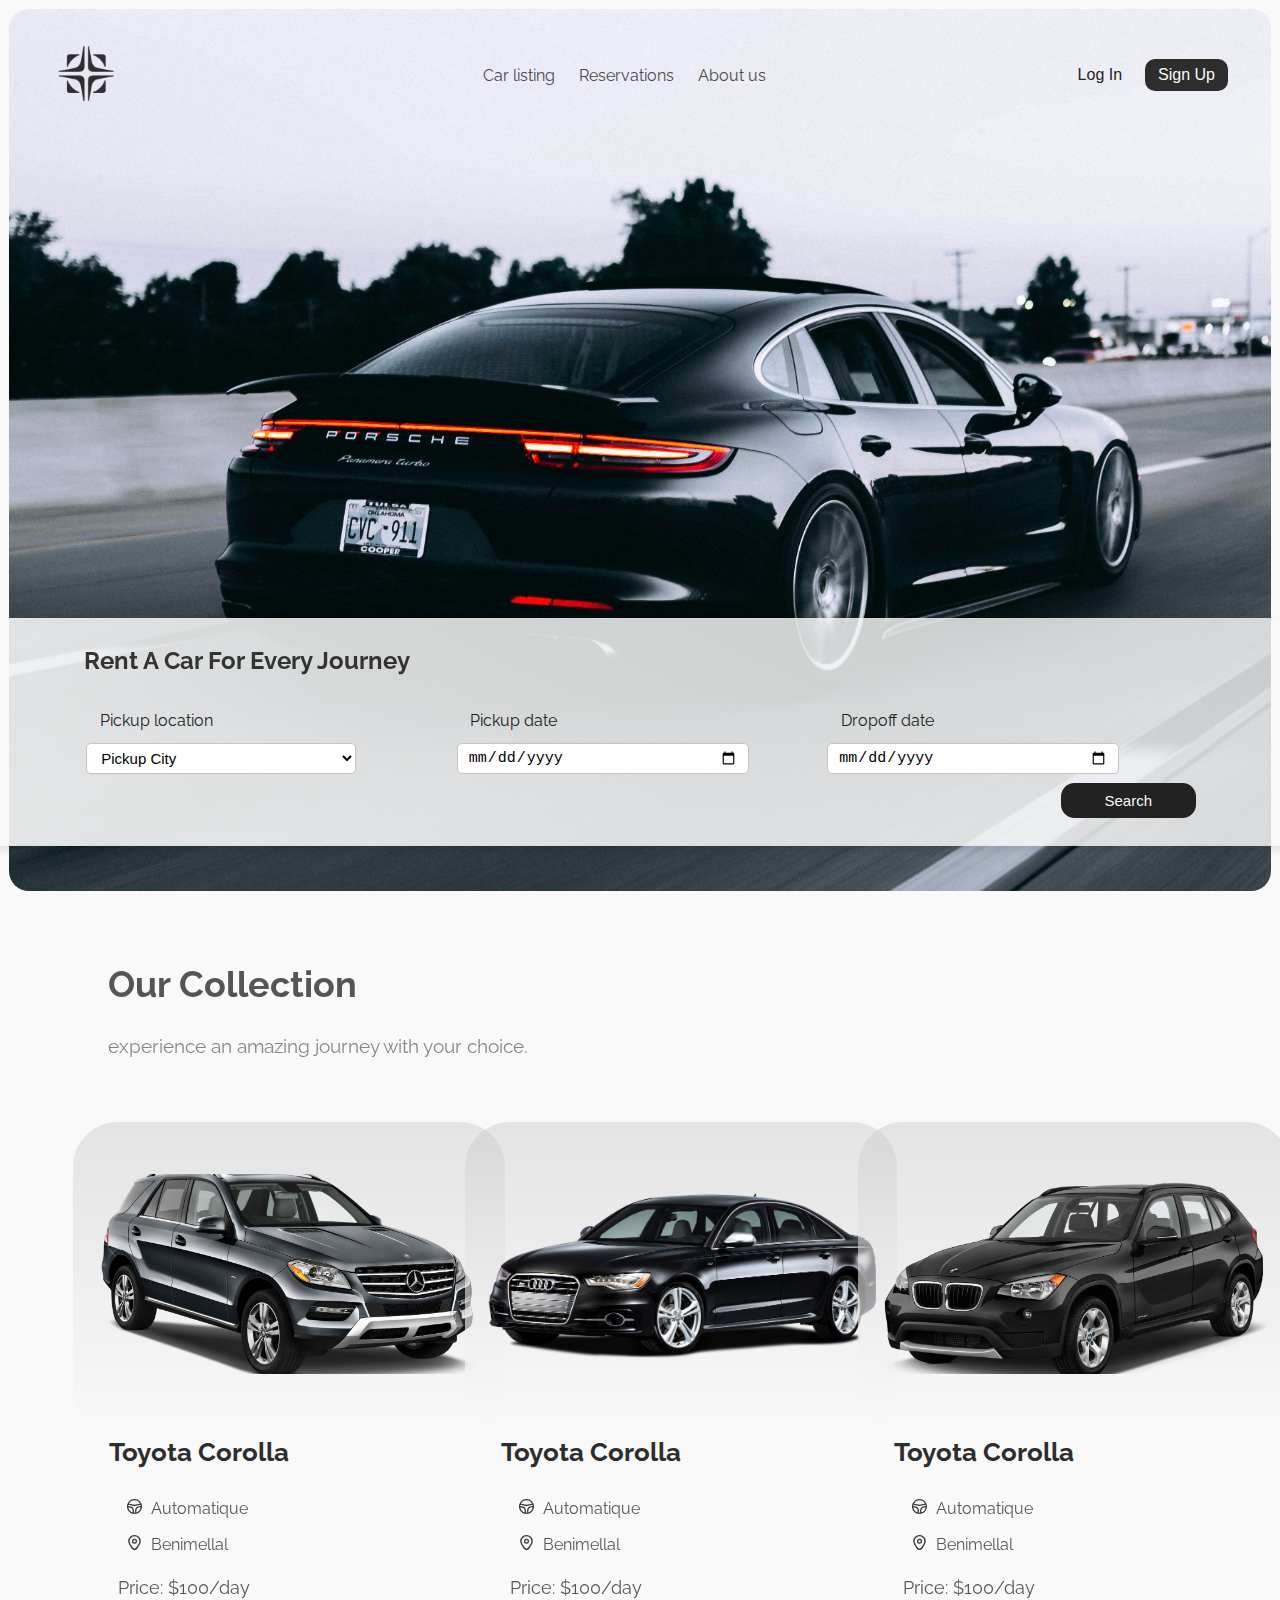
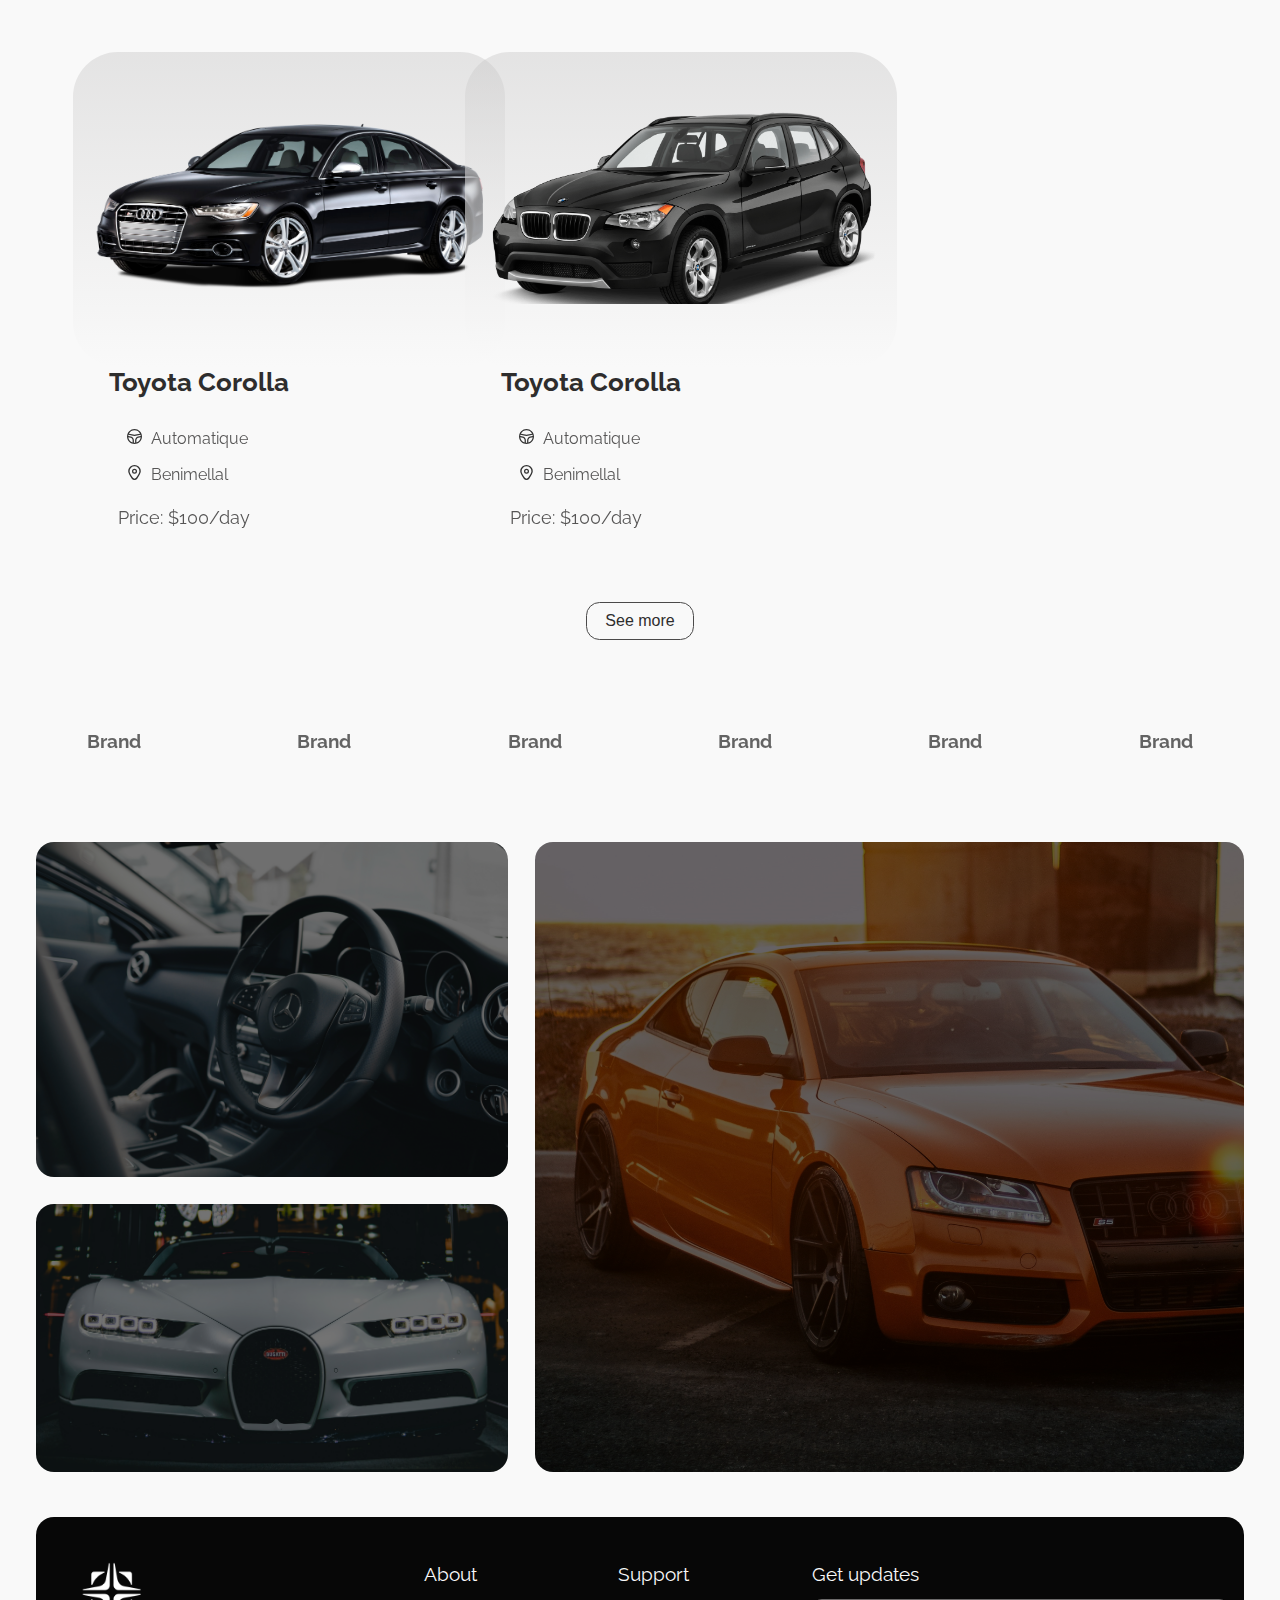
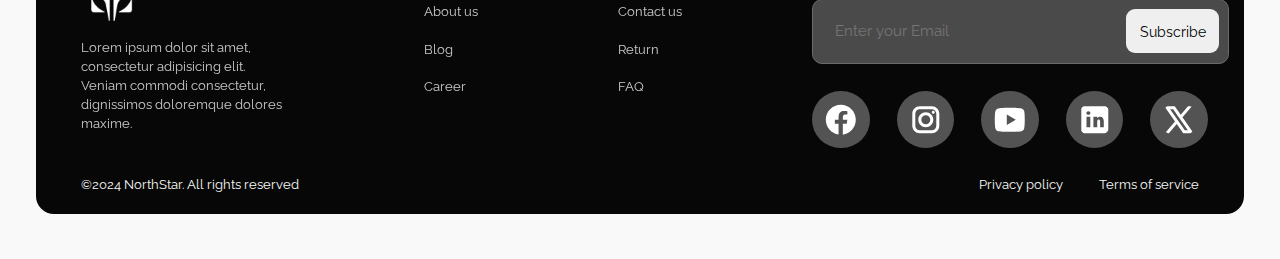
==== commit 4c01bf8b: "add" ====
--- a/index.html
+++ b/index.html
@@ -16,8 +16,8 @@
                 <li class="elem">About us</li>
             </ul>
             <div>
-                <button class="log"><a href="login.html">Log In</a></button>
-                <button class="sign">Sign Up</button>
+                <button class="log"><a href="login.html?hideLogin=false">Log In</a></button>
+                <button class="sign"><a href="login.html?hideLogin=true">Sign Up</a></button>
             </div>
         </nav>
         <div class="content">
@@ -146,7 +146,7 @@
         </div>
         <div class="info_2"></div>
     </section>
-    <footer>
+    <footer id="footer">
         <div class="footer_1">
             <div class="footer_1_1">
                 <img src="assets/output-onlinepngtools.png">
@@ -169,7 +169,18 @@
                 </div>
             </div>
             <div class="footer_1_4">
-                <p>blalalalalalalal</p>
+                <p class="tt2">Get updates</p>
+                <div class="inputForm1">
+                    <input type="text" class="input" placeholder="Enter your Email" required>
+                    <button>Subscribe</button>
+                </div>
+                <div class="icons">
+                    <svg xmlns="http://www.w3.org/2000/svg" xmlns:xlink="http://www.w3.org/1999/xlink" viewBox="0,0,256,256" width="4vh" height="4vh"><g fill="#ffffff" fill-rule="nonzero" stroke="none" stroke-width="1" stroke-linecap="butt" stroke-linejoin="miter" stroke-miterlimit="10" stroke-dasharray="" stroke-dashoffset="0" font-family="none" font-weight="none" font-size="none" text-anchor="none" style="mix-blend-mode: normal"><g transform="scale(10.66667,10.66667)"><path d="M12,2c-5.523,0 -10,4.477 -10,10c0,5.013 3.693,9.153 8.505,9.876v-7.226h-2.474v-2.629h2.474v-1.749c0,-2.896 1.411,-4.167 3.818,-4.167c1.153,0 1.762,0.085 2.051,0.124v2.294h-1.642c-1.022,0 -1.379,0.969 -1.379,2.061v1.437h2.995l-0.406,2.629h-2.588v7.247c4.881,-0.661 8.646,-4.835 8.646,-9.897c0,-5.523 -4.477,-10 -10,-10z"></path></g></g></svg>
+                    <svg xmlns="http://www.w3.org/2000/svg" xmlns:xlink="http://www.w3.org/1999/xlink" viewBox="0,0,256,256" width="4vh" height="4vh"><g fill="#ffffff" fill-rule="nonzero" stroke="none" stroke-width="1" stroke-linecap="butt" stroke-linejoin="miter" stroke-miterlimit="10" stroke-dasharray="" stroke-dashoffset="0" font-family="none" font-weight="none" font-size="none" text-anchor="none" style="mix-blend-mode: normal"><g transform="scale(10.66667,10.66667)"><path d="M8,3c-2.757,0 -5,2.243 -5,5v8c0,2.757 2.243,5 5,5h8c2.757,0 5,-2.243 5,-5v-8c0,-2.757 -2.243,-5 -5,-5zM8,5h8c1.654,0 3,1.346 3,3v8c0,1.654 -1.346,3 -3,3h-8c-1.654,0 -3,-1.346 -3,-3v-8c0,-1.654 1.346,-3 3,-3zM17,6c-0.55228,0 -1,0.44772 -1,1c0,0.55228 0.44772,1 1,1c0.55228,0 1,-0.44772 1,-1c0,-0.55228 -0.44772,-1 -1,-1zM12,7c-2.757,0 -5,2.243 -5,5c0,2.757 2.243,5 5,5c2.757,0 5,-2.243 5,-5c0,-2.757 -2.243,-5 -5,-5zM12,9c1.654,0 3,1.346 3,3c0,1.654 -1.346,3 -3,3c-1.654,0 -3,-1.346 -3,-3c0,-1.654 1.346,-3 3,-3z"></path></g></g></svg>
+                    <svg xmlns="http://www.w3.org/2000/svg" xmlns:xlink="http://www.w3.org/1999/xlink" viewBox="0,0,256,256" width="4vh" height="4vh"><g fill="#ffffff" fill-rule="nonzero" stroke="none" stroke-width="1" stroke-linecap="butt" stroke-linejoin="miter" stroke-miterlimit="10" stroke-dasharray="" stroke-dashoffset="0" font-family="none" font-weight="none" font-size="none" text-anchor="none" style="mix-blend-mode: normal"><g transform="scale(10.66667,10.66667)"><path d="M21.582,6.186c-0.23,-0.86 -0.908,-1.538 -1.768,-1.768c-1.56,-0.418 -7.814,-0.418 -7.814,-0.418c0,0 -6.254,0 -7.814,0.418c-0.86,0.23 -1.538,0.908 -1.768,1.768c-0.418,1.56 -0.418,5.814 -0.418,5.814c0,0 0,4.254 0.418,5.814c0.23,0.86 0.908,1.538 1.768,1.768c1.56,0.418 7.814,0.418 7.814,0.418c0,0 6.254,0 7.814,-0.418c0.861,-0.23 1.538,-0.908 1.768,-1.768c0.418,-1.56 0.418,-5.814 0.418,-5.814c0,0 0,-4.254 -0.418,-5.814zM10,15.464v-6.928l6,3.464z"></path></g></g></svg>
+                    <svg xmlns="http://www.w3.org/2000/svg" xmlns:xlink="http://www.w3.org/1999/xlink" viewBox="0,0,256,256" width="4vh" height="4vh"><g fill="#ffffff" fill-rule="nonzero" stroke="none" stroke-width="1" stroke-linecap="butt" stroke-linejoin="miter" stroke-miterlimit="10" stroke-dasharray="" stroke-dashoffset="0" font-family="none" font-weight="none" font-size="none" text-anchor="none" style="mix-blend-mode: normal"><g transform="scale(10.66667,10.66667)"><path d="M19,3h-14c-1.105,0 -2,0.895 -2,2v14c0,1.105 0.895,2 2,2h14c1.105,0 2,-0.895 2,-2v-14c0,-1.105 -0.895,-2 -2,-2zM9,17h-2.523v-7h2.523zM7.694,8.717c-0.771,0 -1.286,-0.514 -1.286,-1.2c0,-0.686 0.514,-1.2 1.371,-1.2c0.771,0 1.286,0.514 1.286,1.2c0,0.686 -0.514,1.2 -1.371,1.2zM18,17h-2.442v-3.826c0,-1.058 -0.651,-1.302 -0.895,-1.302c-0.244,0 -1.058,0.163 -1.058,1.302c0,0.163 0,3.826 0,3.826h-2.523v-7h2.523v0.977c0.325,-0.57 0.976,-0.977 2.197,-0.977c1.221,0 2.198,0.977 2.198,3.174z"></path></g></g></svg>
+                    <svg xmlns="http://www.w3.org/2000/svg" xmlns:xlink="http://www.w3.org/1999/xlink" viewBox="0,0,256,256" width="4vh" height="4vh"><g fill="#ffffff" fill-rule="nonzero" stroke="none" stroke-width="1" stroke-linecap="butt" stroke-linejoin="miter" stroke-miterlimit="10" stroke-dasharray="" stroke-dashoffset="0" font-family="none" font-weight="none" font-size="none" text-anchor="none" style="mix-blend-mode: normal"><g transform="scale(10.66667,10.66667)"><path d="M2.36719,3l7.0957,10.14063l-6.72266,7.85938h2.64063l5.26367,-6.16992l4.31641,6.16992h6.91016l-7.42187,-10.625l6.29102,-7.375h-2.59961l-4.86914,5.6875l-3.97266,-5.6875zM6.20703,5h2.04883l9.77734,14h-2.03125z"></path></g></g></svg>
+                </div>
             </div>
         </div>
         <div class="footer_2">
--- a/css/index.css
+++ b/css/index.css
@@ -60,6 +60,11 @@
 }
 .log a {
     color: #222222;
+    text-decoration: none;
+}
+
+.sign a{
+    color: #f9f9f9;
     text-decoration: none;
 }
 .log {
@@ -412,9 +417,69 @@
 
 .footer_1_4{
     flex: 0.5;
+    margin-top: 3vh;
 }
 
 .footer_1_1 img {
     width: 7vh;
     height: 7vh;
+}
+
+.inputForm1 {
+    border: 1.5px solid #6c6a6a;
+    border-radius: 10px;
+    height: 7vh;
+    display: flex;
+    align-items: center;
+    padding-left: 10px;
+    transition: 0.2s ease-in-out;
+    width: 45vh;
+    margin-top: 0.5vh;
+    background-color: #4b4a4a;
+}
+
+.input {
+    margin-left: 2px;
+    border-radius: 10px;
+    border: none;
+    width: 85%;
+    height: 80%;
+    background-color: transparent;
+    color: #c4c4c4ab;
+    font-family: 'Raleway', sans-serif;
+  }
+
+  .input:focus {
+    outline: none;
+  }
+
+  .inputForm1 button{
+    margin-right: 1vh;
+    border: none;
+    border-radius: 1vh;
+    font-size: 0.9rem;
+    padding: 1.5vh;
+    font-family: 'Raleway', sans-serif;
+  }
+
+  .tt2 {
+    font-size: 1.2rem;
+    margin-bottom: 1.5vh;
+}
+
+.icons {
+    display: flex;
+    flex-direction: row;
+    gap: 3vh;
+    margin-top: 3vh;
+    align-items: center;
+    justify-content: center;
+    margin-right: 4vh;
+}
+
+.icons svg {
+    background-color: #535353;
+    padding:1.2vh;
+    border-radius: 999px;
+    cursor: pointer;
 }